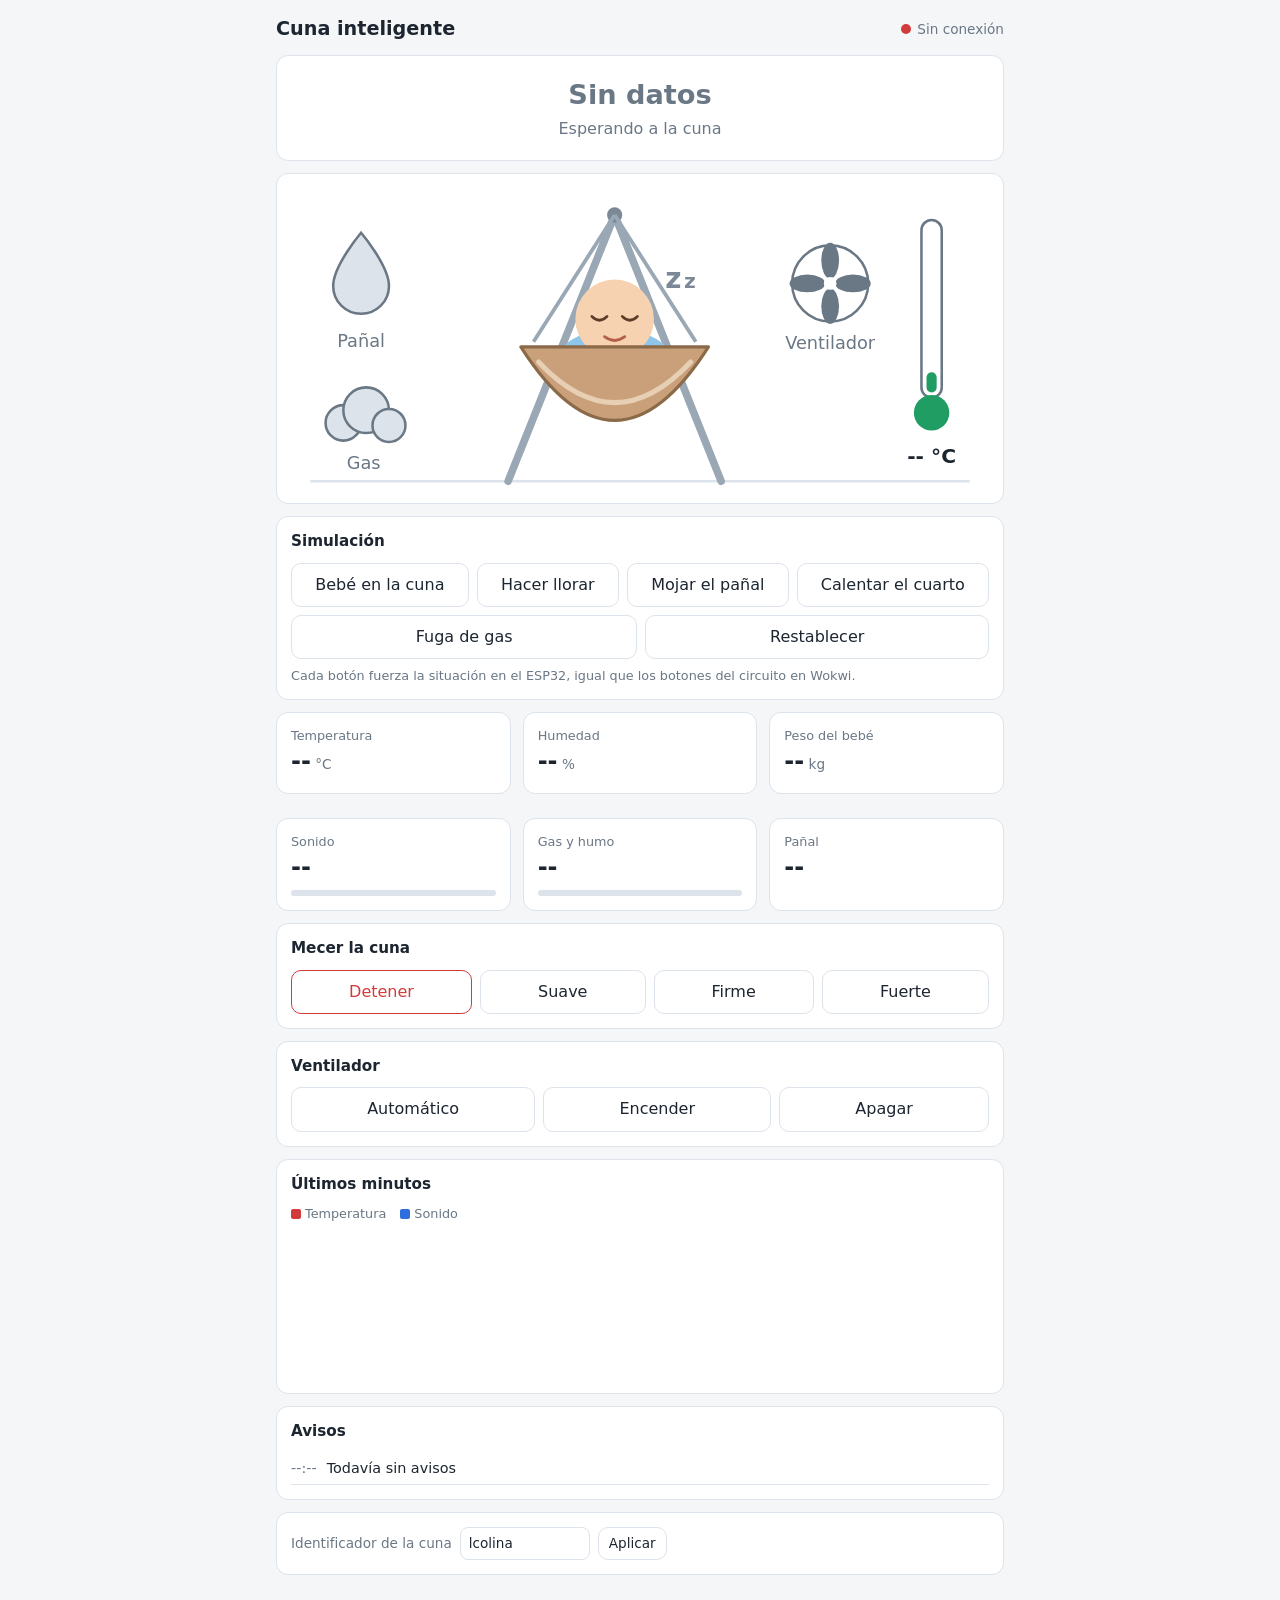
==== proyecto-cuna/panel/index.html @ 7de97ee2 "Proyecto final: cuna inteligente con ESP32 y MQTT - sketch.ino: programa completo del ESP32 - diagra" ====
<!doctype html>
<html lang="es">
<head>
<meta charset="utf-8">
<meta name="viewport" content="width=device-width, initial-scale=1">
<title>Cuna inteligente</title>
<style>
  :root {
    --bg: #f4f6f8;
    --card: #ffffff;
    --ink: #1c2530;
    --muted: #6a7785;
    --line: #dde3ea;
    --ok: #1f9d63;
    --warn: #d98a00;
    --bad: #d13b3b;
    --accent: #2f6fdd;
  }
  @media (prefers-color-scheme: dark) {
    :root:not([data-theme="light"]) {
      --bg: #121820; --card: #1b232d; --ink: #e8edf2; --muted: #93a1b0; --line: #2b3643;
      --ok: #34c987; --warn: #f0a92e; --bad: #f06565; --accent: #6b9bff;
    }
  }
  * { box-sizing: border-box; }
  body { margin: 0; background: var(--bg); color: var(--ink); font: 16px/1.4 system-ui, "Segoe UI", sans-serif; }
  main { max-width: 760px; margin: 0 auto; padding: 16px; }
  header { display: flex; justify-content: space-between; align-items: center; gap: 12px; margin-bottom: 12px; }
  h1 { font-size: 1.2rem; margin: 0; }
  .net { font-size: .85rem; color: var(--muted); display: flex; align-items: center; gap: 6px; }
  .dot { width: 10px; height: 10px; border-radius: 50%; background: var(--bad); }
  .dot.on { background: var(--ok); }
  .card { background: var(--card); border: 1px solid var(--line); border-radius: 12px; padding: 14px; margin-bottom: 12px; }
  .status { text-align: center; padding: 20px 14px; }
  .status .big { font-size: 1.7rem; font-weight: 700; }
  .status .sub { color: var(--muted); margin-top: 4px; }
  .status.ok .big { color: var(--ok); }
  .status.cry .big { color: var(--bad); }
  .status.empty .big { color: var(--muted); }
  .status.gas .big { color: var(--bad); }
  .grid { display: grid; grid-template-columns: repeat(2, 1fr); gap: 12px; }
  @media (min-width: 560px) { .grid { grid-template-columns: repeat(3, 1fr); } }
  .metric .label { color: var(--muted); font-size: .8rem; }
  .metric .value { font-size: 1.5rem; font-weight: 700; }
  .metric .value small { font-size: .85rem; font-weight: 400; color: var(--muted); }
  .metric.bad .value { color: var(--bad); }
  .bar { height: 6px; background: var(--line); border-radius: 3px; margin-top: 6px; overflow: hidden; }
  .bar i { display: block; height: 100%; background: var(--accent); width: 0; transition: width .4s; }
  h2 { font-size: .95rem; margin: 0 0 10px; }
  .row { display: flex; flex-wrap: wrap; gap: 8px; }
  button { font: inherit; border: 1px solid var(--line); background: var(--card); color: var(--ink); border-radius: 10px; padding: 10px 14px; cursor: pointer; flex: 1 1 auto; }
  button.active { background: var(--accent); color: #fff; border-color: var(--accent); }
  button.stop { border-color: var(--bad); color: var(--bad); }
  button.stop.active { background: var(--muted); border-color: var(--muted); color: #fff; }
  canvas { width: 100%; height: 150px; display: block; }
  #log { list-style: none; margin: 0; padding: 0; max-height: 220px; overflow: auto; font-size: .9rem; }
  #log li { padding: 6px 0; border-bottom: 1px solid var(--line); display: flex; gap: 10px; }
  #log time { color: var(--muted); flex: none; }
  .legend { display: flex; gap: 14px; font-size: .8rem; color: var(--muted); margin-bottom: 6px; }
  .legend b { display: inline-block; width: 10px; height: 10px; border-radius: 2px; margin-right: 4px; vertical-align: middle; }
  .cfg { display: flex; gap: 8px; align-items: center; font-size: .85rem; color: var(--muted); flex-wrap: wrap; }
  .cfg input { font: inherit; padding: 6px 8px; border: 1px solid var(--line); border-radius: 8px; background: var(--card); color: var(--ink); width: 130px; }
  .cfg button { flex: none; padding: 6px 10px; }
  .scene-card { padding: 8px 8px 4px; }
  #scene { width: 100%; height: auto; display: block; }
  #swing { transform-origin: 260px 26px; }
  #swing.r1 { --amp: 5deg; animation: sw 2.4s ease-in-out infinite alternate; }
  #swing.r2 { --amp: 10deg; animation: sw 1.7s ease-in-out infinite alternate; }
  #swing.r3 { --amp: 15deg; animation: sw 1.3s ease-in-out infinite alternate; }
  @keyframes sw { from { transform: rotate(calc(-1 * var(--amp))); } to { transform: rotate(var(--amp)); } }
  #fan.on { animation: spin .45s linear infinite; }
  @keyframes spin { to { transform: rotate(360deg); } }
  .tear { animation: tear 1.1s ease-in infinite; }
  .tear.t2 { animation-delay: .5s; }
  @keyframes tear { 0% { transform: translateY(0); opacity: 1; } 100% { transform: translateY(16px); opacity: 0; } }
  #baby { transition: opacity .4s; }
  #zzz { animation: zz 2.4s ease-in-out infinite; }
  @keyframes zz { 0%,100% { opacity: .2; transform: translateY(0); } 50% { opacity: 1; transform: translateY(-5px); } }
  .hint { color: var(--muted); font-size: .8rem; margin-top: 8px; }
  @media (prefers-reduced-motion: reduce) { #swing, #fan.on, .tear, #zzz { animation: none !important; } }
</style>
</head>
<body>
<main>
  <header>
    <h1>Cuna inteligente</h1>
    <div class="net"><span id="dot" class="dot"></span><span id="netText">Conectando</span></div>
  </header>

  <section id="status" class="card status empty">
    <div class="big" id="statusBig">Sin datos</div>
    <div class="sub" id="statusSub">Esperando a la cuna</div>
  </section>

  <section class="card scene-card">
    <svg id="scene" viewBox="0 0 560 250" role="img" aria-label="Cuna con un bebé, ventilador, termómetro y sensores">
      <line x1="20" y1="236" x2="540" y2="236" stroke="var(--line)" stroke-width="2"/>
      <path d="M176 236 L260 26 L344 236" fill="none" stroke="#9aa7b4" stroke-width="6" stroke-linecap="round" stroke-linejoin="round"/>
      <circle cx="260" cy="26" r="6" fill="#7b8896"/>

      <g id="swing">
        <line x1="260" y1="26" x2="196" y2="126" stroke="#9aa7b4" stroke-width="3"/>
        <line x1="260" y1="26" x2="324" y2="126" stroke="#9aa7b4" stroke-width="3"/>
        <g id="baby">
          <ellipse cx="260" cy="142" rx="46" ry="26" fill="#8ec5e8"/>
          <circle cx="260" cy="108" r="31" fill="#f6d2b0"/>
          <g id="faceCalm">
            <path d="M242 106 q6 6 12 0 M266 106 q6 6 12 0" fill="none" stroke="#5b3d2a" stroke-width="2.2" stroke-linecap="round"/>
            <path d="M252 122 q8 6 16 0" fill="none" stroke="#b3604a" stroke-width="2.2" stroke-linecap="round"/>
          </g>
          <g id="faceCry" style="display:none">
            <path d="M240 100 l12 5 l-12 5 M280 100 l-12 5 l12 5" fill="none" stroke="#5b3d2a" stroke-width="2.4" stroke-linecap="round" stroke-linejoin="round"/>
            <ellipse cx="260" cy="124" rx="9" ry="10" fill="#a73a2a"/>
            <path class="tear" d="M238 110 q-5 8 0 12 q5 -4 0 -12z" fill="#4aa3df"/>
            <path class="tear t2" d="M282 110 q-5 8 0 12 q5 -4 0 -12z" fill="#4aa3df"/>
          </g>
          <text id="zzz" x="300" y="84" font-size="22" font-weight="700" fill="#7b8896">z<tspan font-size="16" dx="2">z</tspan></text>
        </g>
        <path d="M186 130 Q260 246 334 130 Z" fill="#c9a07a" stroke="#8a6a48" stroke-width="2.5" stroke-linejoin="round"/>
        <path d="M200 142 Q260 206 320 142" fill="none" stroke="#e7cfb4" stroke-width="4" stroke-linecap="round"/>
      </g>

      <g id="icoWet">
        <path d="M60 40 C60 40 38 66 38 82 a22 22 0 0 0 44 0 C82 66 60 40 60 40z" fill="var(--line)" stroke="var(--muted)" stroke-width="2"/>
        <text x="60" y="130" text-anchor="middle" font-size="14" fill="var(--muted)">Pañal</text>
      </g>
      <g id="icoGas">
        <g fill="var(--line)" stroke="var(--muted)" stroke-width="2">
          <circle cx="46" cy="190" r="14"/><circle cx="64" cy="180" r="18"/><circle cx="82" cy="192" r="13"/>
        </g>
        <text x="62" y="226" text-anchor="middle" font-size="14" fill="var(--muted)">Gas</text>
      </g>

      <g id="fan" style="transform-origin:430px 80px">
        <circle cx="430" cy="80" r="30" fill="none" stroke="var(--muted)" stroke-width="2"/>
        <g fill="var(--muted)">
          <ellipse cx="430" cy="62" rx="7" ry="14"/>
          <ellipse cx="448" cy="80" rx="14" ry="7"/>
          <ellipse cx="430" cy="98" rx="7" ry="14"/>
          <ellipse cx="412" cy="80" rx="14" ry="7"/>
        </g>
        <circle cx="430" cy="80" r="5" fill="var(--card)"/>
      </g>
      <text id="fanTxt" x="430" y="132" text-anchor="middle" font-size="14" fill="var(--muted)">Ventilador</text>

      <rect x="502" y="30" width="16" height="140" rx="8" fill="var(--card)" stroke="var(--muted)" stroke-width="2"/>
      <rect id="mercury" x="506" y="150" width="8" height="16" rx="4" fill="#1f9d63"/>
      <circle cx="510" cy="182" r="14" fill="#1f9d63" id="bulb"/>
      <text id="tempTxt" x="510" y="222" text-anchor="middle" font-size="16" font-weight="700" fill="var(--ink)">-- °C</text>
    </svg>
  </section>

  <section class="card">
    <h2>Simulación</h2>
    <div class="row" id="simRow">
      <button data-cmd="sim:baby" id="sBaby">Bebé en la cuna</button>
      <button data-cmd="sim:cry" id="sCry">Hacer llorar</button>
      <button data-cmd="sim:wet" id="sWet">Mojar el pañal</button>
      <button data-cmd="sim:heat" id="sHeat">Calentar el cuarto</button>
      <button data-cmd="sim:gas" id="sGas">Fuga de gas</button>
      <button data-cmd="sim:off" id="sOff">Restablecer</button>
    </div>
    <div class="hint">Cada botón fuerza la situación en el ESP32, igual que los botones del circuito en Wokwi.</div>
  </section>

  <section class="grid">
    <div class="card metric" id="mTemp"><div class="label">Temperatura</div><div class="value"><span id="vTemp">--</span><small> °C</small></div></div>
    <div class="card metric" id="mHum"><div class="label">Humedad</div><div class="value"><span id="vHum">--</span><small> %</small></div></div>
    <div class="card metric"><div class="label">Peso del bebé</div><div class="value"><span id="vKg">--</span><small> kg</small></div></div>
    <div class="card metric" id="mSound"><div class="label">Sonido</div><div class="value"><span id="vSound">--</span></div><div class="bar"><i id="bSound"></i></div></div>
    <div class="card metric" id="mGas"><div class="label">Gas y humo</div><div class="value"><span id="vGas">--</span></div><div class="bar"><i id="bGas"></i></div></div>
    <div class="card metric" id="mWet"><div class="label">Pañal</div><div class="value"><span id="vWet">--</span></div></div>
  </section>

  <section class="card">
    <h2>Mecer la cuna</h2>
    <div class="row">
      <button id="r0" class="stop" data-cmd="rock:0">Detener</button>
      <button id="r1" data-cmd="rock:1">Suave</button>
      <button id="r2" data-cmd="rock:2">Firme</button>
      <button id="r3" data-cmd="rock:3">Fuerte</button>
    </div>
  </section>

  <section class="card">
    <h2>Ventilador</h2>
    <div class="row">
      <button id="fAuto" data-cmd="fan:auto">Automático</button>
      <button id="fOn" data-cmd="fan:on">Encender</button>
      <button id="fOff" data-cmd="fan:off">Apagar</button>
    </div>
  </section>

  <section class="card">
    <h2>Últimos minutos</h2>
    <div class="legend"><span><b style="background:#d13b3b"></b>Temperatura</span><span><b style="background:#2f6fdd"></b>Sonido</span></div>
    <canvas id="chart" width="700" height="150"></canvas>
  </section>

  <section class="card">
    <h2>Avisos</h2>
    <ul id="log"><li><time>--:--</time><span>Todavía sin avisos</span></li></ul>
  </section>

  <section class="card cfg">
    <span>Identificador de la cuna</span>
    <input id="cid" value="lcolina" autocomplete="off">
    <button id="apply">Aplicar</button>
  </section>
</main>

<script src="mqtt.min.js"></script>
<script>
(function () {
  var BROKER = "wss://broker.hivemq.com:8884/mqtt";
  var params = new URLSearchParams(location.search);
  var cid = params.get("id") || "lcolina";
  try { cid = params.get("id") || localStorage.getItem("cuna-id") || cid; } catch (e) {}
  var base = "";
  var client = null;
  var history = [];
  var lastSeen = 0;
  var $ = function (id) { return document.getElementById(id); };

  $("cid").value = cid;
  $("apply").onclick = function () {
    cid = $("cid").value.trim() || "lcolina";
    try { localStorage.setItem("cuna-id", cid); } catch (e) {}
    start();
  };

  function setNet(on, text) {
    $("dot").className = "dot" + (on ? " on" : "");
    $("netText").textContent = text;
  }

  function start() {
    if (client) { try { client.end(true); } catch (e) {} }
    base = "ucv6565/cuna/" + cid;
    history = [];
    setNet(false, "Conectando");
    client = mqtt.connect(BROKER, { reconnectPeriod: 3000, clientId: "panel-" + Math.random().toString(16).slice(2, 10) });
    client.on("connect", function () {
      setNet(true, "Broker conectado");
      client.subscribe(base + "/state");
      client.subscribe(base + "/event");
    });
    client.on("close", function () { setNet(false, "Sin conexión"); });
    client.on("message", function (topic, payload) {
      var text = payload.toString();
      if (topic === base + "/state") {
        try { onState(JSON.parse(text)); } catch (e) {}
      } else if (topic === base + "/event") {
        addLog(text);
      }
    });
  }

  function addLog(text) {
    var ul = $("log");
    if (ul.children.length === 1 && ul.firstChild.textContent.indexOf("Todavía") >= 0) ul.innerHTML = "";
    var d = new Date();
    var hh = ("0" + d.getHours()).slice(-2) + ":" + ("0" + d.getMinutes()).slice(-2) + ":" + ("0" + d.getSeconds()).slice(-2);
    var li = document.createElement("li");
    var t = document.createElement("time"); t.textContent = hh;
    var s = document.createElement("span"); s.textContent = text;
    li.appendChild(t); li.appendChild(s);
    ul.insertBefore(li, ul.firstChild);
    while (ul.children.length > 40) ul.removeChild(ul.lastChild);
  }

  function setActive(ids, on) { ids.forEach(function (i) { $(i).classList.toggle("active", i === on); }); }

  function onState(s) {
    lastSeen = Date.now();
    $("vTemp").textContent = s.t.toFixed(1);
    $("vHum").textContent = Math.round(s.h);
    $("vKg").textContent = s.kg.toFixed(1);
    $("vSound").textContent = Math.round(s.sound);
    $("bSound").style.width = Math.min(100, s.sound / 40.95) + "%";
    $("vGas").textContent = Math.round(s.gas);
    $("bGas").style.width = Math.min(100, s.gas / 40.95) + "%";
    $("vWet").textContent = s.wet > 2000 ? "Mojado" : "Seco";
    $("mTemp").classList.toggle("bad", s.t >= 28 || s.t <= 20);
    $("mHum").classList.toggle("bad", s.h < 40);
    $("mGas").classList.toggle("bad", s.gas >= 1800);
    $("mWet").classList.toggle("bad", s.wet > 2000);
    $("mSound").classList.toggle("bad", !!s.cry);

    var st = $("status");
    if (s.gas >= 1800) {
      st.className = "card status gas";
      $("statusBig").textContent = "Alerta de gas o humo";
      $("statusSub").textContent = "Revisar la habitación";
    } else if (s.cry) {
      st.className = "card status cry";
      $("statusBig").textContent = "El bebé está llorando";
      $("statusSub").textContent = s.rock > 0 ? "Mecido nivel " + s.rock : "Sin mecer";
    } else if (!s.baby) {
      st.className = "card status empty";
      $("statusBig").textContent = "Cuna vacía";
      $("statusSub").textContent = "No se detecta peso";
    } else {
      st.className = "card status ok";
      $("statusBig").textContent = "Bebé tranquilo";
      $("statusSub").textContent = s.rock > 0 ? "Mecido nivel " + s.rock : "Todo en orden";
    }
    setActive(["r0", "r1", "r2", "r3"], "r" + s.rock);
    setActive(["fAuto", "fOn", "fOff"], s.auto ? "fAuto" : (s.fan ? "fOn" : "fOff"));

    updateScene(s);

    history.push({ at: Date.now(), t: s.t, sound: s.sound });
    var cut = Date.now() - 5 * 60 * 1000;
    history = history.filter(function (p) { return p.at >= cut; });
    draw();
  }

  function updateScene(s) {
    var swing = $("swing");
    swing.setAttribute("class", s.rock > 0 ? "r" + s.rock : "");
    $("baby").style.opacity = s.baby ? 1 : 0;
    $("faceCalm").style.display = s.cry ? "none" : "";
    $("faceCry").style.display = s.cry ? "" : "none";
    $("zzz").style.display = (!s.cry && s.baby) ? "" : "none";
    $("fan").setAttribute("class", s.fan ? "on" : "");
    $("fanTxt").textContent = s.fan ? "Ventilador encendido" : "Ventilador";
    var wetOn = s.wet > 2000, gasOn = s.gas >= 1800;
    $("icoWet").querySelector("path").setAttribute("fill", wetOn ? "#4aa3df" : "var(--line)");
    $("icoGas").querySelectorAll("circle").forEach(function (c) { c.setAttribute("fill", gasOn ? "#d13b3b" : "var(--line)"); });
    var t = Math.max(15, Math.min(35, s.t));
    var hgt = 8 + (t - 15) / 20 * 118;
    var m = $("mercury");
    m.setAttribute("y", 166 - hgt + 8 - 8);
    m.setAttribute("height", hgt);
    var col = s.t >= 28 || s.t <= 20 ? "#d13b3b" : (s.t >= 26 ? "#d98a00" : "#1f9d63");
    m.setAttribute("fill", col);
    $("bulb").setAttribute("fill", col);
    $("tempTxt").textContent = s.t.toFixed(1) + " °C";
    $("sBaby").classList.toggle("active", !!s.sb);
    $("sCry").classList.toggle("active", !!s.sc);
    $("sWet").classList.toggle("active", !!s.sw);
    $("sHeat").classList.toggle("active", !!s.sh);
    $("sGas").classList.toggle("active", !!s.sg);
  }

  function draw() {
    var c = $("chart"), g = c.getContext("2d"), w = c.width, h = c.height;
    var css = getComputedStyle(document.documentElement);
    g.clearRect(0, 0, w, h);
    g.strokeStyle = css.getPropertyValue("--line"); g.lineWidth = 1;
    for (var i = 1; i < 4; i++) { g.beginPath(); g.moveTo(0, h * i / 4); g.lineTo(w, h * i / 4); g.stroke(); }
    if (history.length < 2) return;
    var t1 = Date.now(), t0 = t1 - 5 * 60 * 1000;
    function line(key, lo, hi, color) {
      g.strokeStyle = color; g.lineWidth = 2; g.beginPath();
      history.forEach(function (p, k) {
        var x = (p.at - t0) / (t1 - t0) * w;
        var y = h - (p[key] - lo) / (hi - lo) * (h - 8) - 4;
        if (k === 0) g.moveTo(x, y); else g.lineTo(x, y);
      });
      g.stroke();
    }
    line("t", 15, 35, "#d13b3b");
    line("sound", 0, 4095, "#2f6fdd");
  }

  setInterval(function () {
    if (lastSeen && Date.now() - lastSeen > 40000) {
      setNet(client && client.connected, "Cuna sin señal");
    } else if (lastSeen && client && client.connected) {
      setNet(true, "Cuna en línea");
    }
  }, 2000);

  document.querySelectorAll("button[data-cmd]").forEach(function (b) {
    b.onclick = function () { if (client && client.connected) client.publish(base + "/cmd", b.getAttribute("data-cmd")); };
  });

  start();
})();
</script>
</body>
</html>
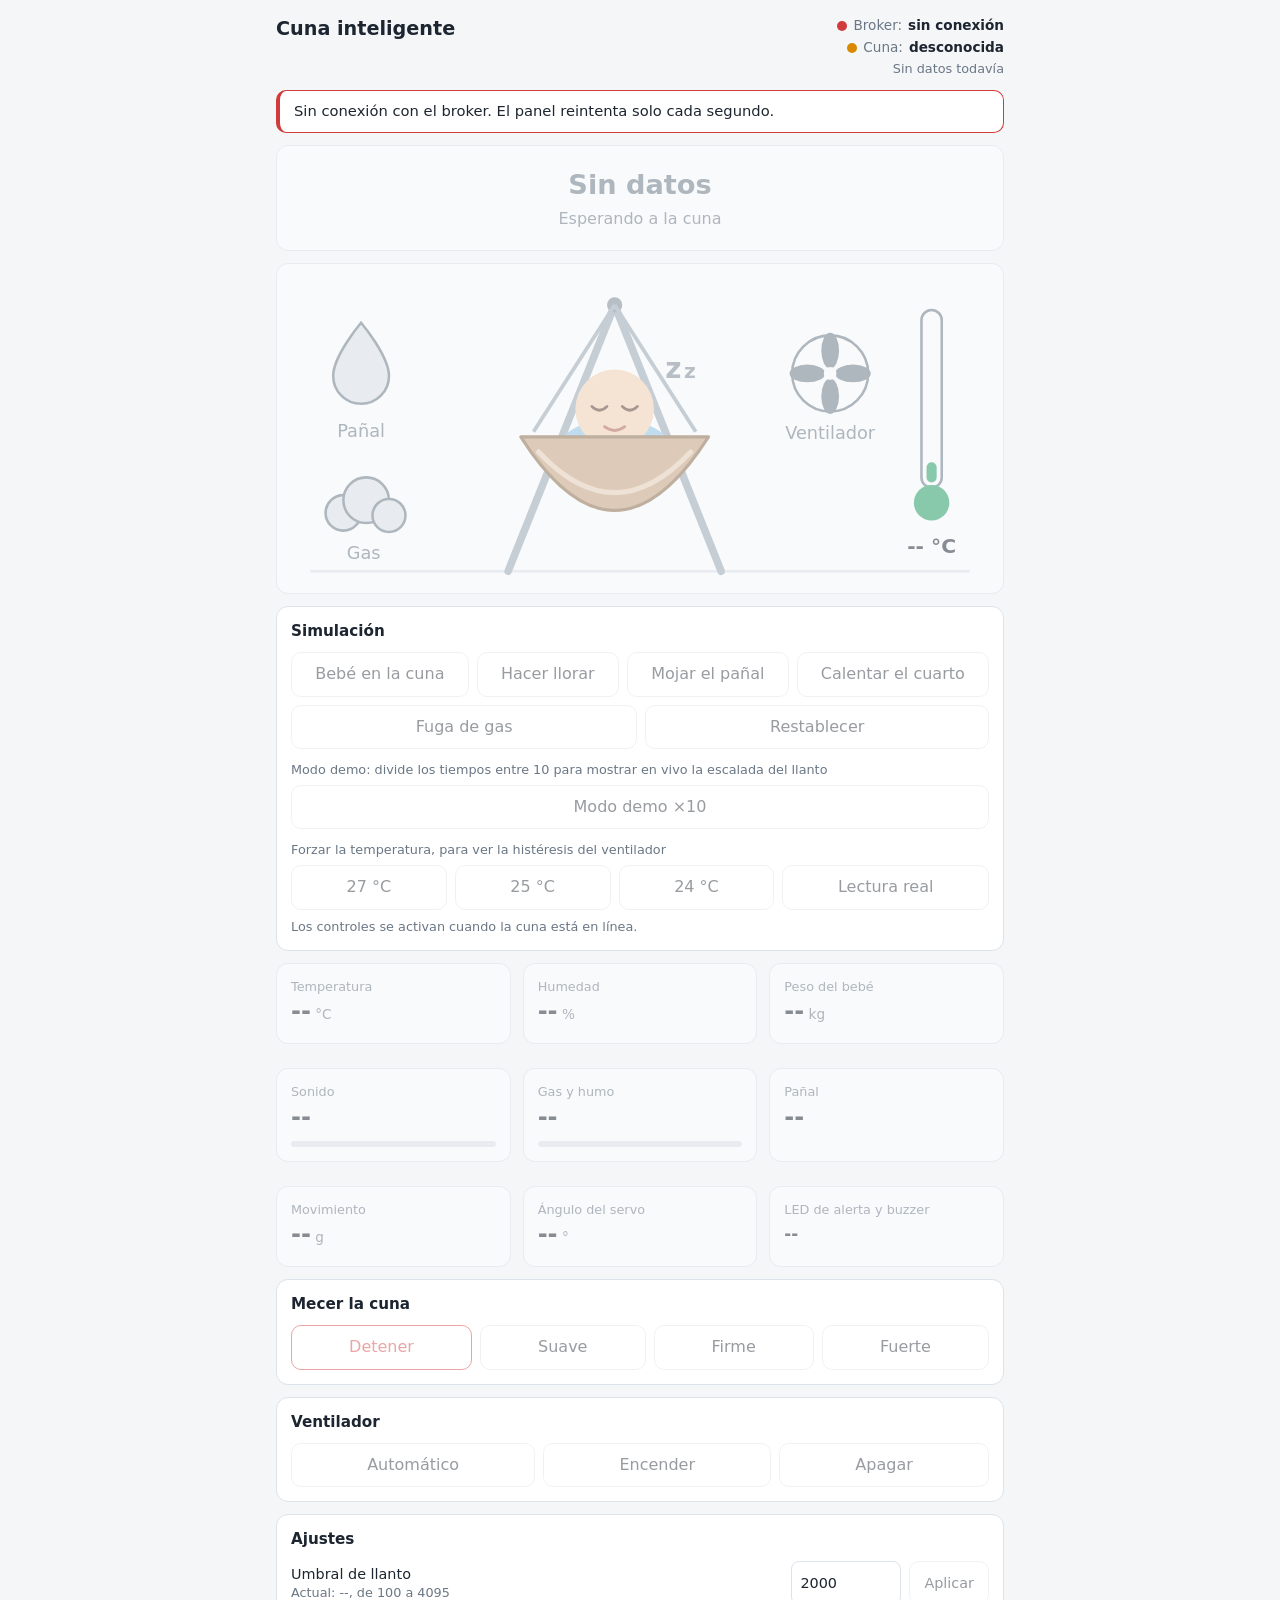
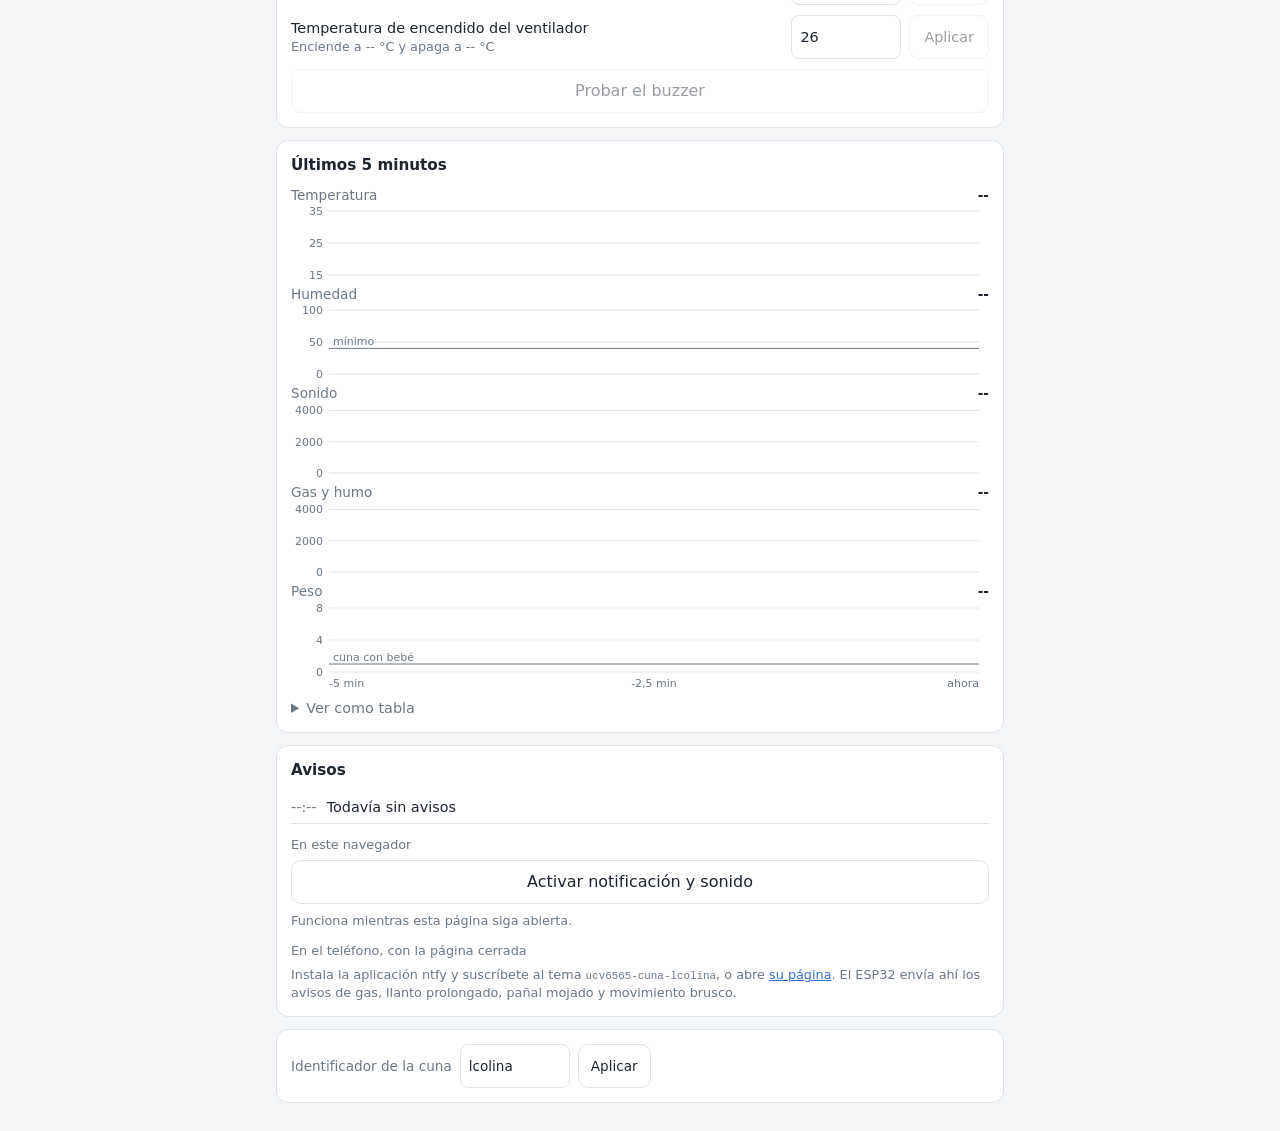
==== commit d122fe50: "Panel: presencia real de la cuna, ordenes confirmadas y graficas por medida Separa broker y cuna, no" ====
--- a/proyecto-cuna/panel/index.html
+++ b/proyecto-cuna/panel/index.html
@@ -19,17 +19,24 @@
   @media (prefers-color-scheme: dark) {
     :root:not([data-theme="light"]) {
       --bg: #121820; --card: #1b232d; --ink: #e8edf2; --muted: #93a1b0; --line: #2b3643;
-      --ok: #34c987; --warn: #f0a92e; --bad: #f06565; --accent: #6b9bff;
+      --ok: #34c987; --warn: #f0a92e; --bad: #f06565; --accent: #5b8df5;
     }
   }
   * { box-sizing: border-box; }
   body { margin: 0; background: var(--bg); color: var(--ink); font: 16px/1.4 system-ui, "Segoe UI", sans-serif; }
   main { max-width: 760px; margin: 0 auto; padding: 16px; }
-  header { display: flex; justify-content: space-between; align-items: center; gap: 12px; margin-bottom: 12px; }
+  header { display: flex; justify-content: space-between; align-items: flex-start; gap: 12px; margin-bottom: 12px; flex-wrap: wrap; }
   h1 { font-size: 1.2rem; margin: 0; }
+  .nets { display: flex; flex-direction: column; gap: 3px; align-items: flex-end; margin-left: auto; }
   .net { font-size: .85rem; color: var(--muted); display: flex; align-items: center; gap: 6px; }
-  .dot { width: 10px; height: 10px; border-radius: 50%; background: var(--bad); }
+  .net b { color: var(--ink); font-weight: 600; }
+  .dot { width: 10px; height: 10px; border-radius: 50%; background: var(--bad); flex: none; }
   .dot.on { background: var(--ok); }
+  .dot.wait { background: var(--warn); }
+  .fresh { font-size: .8rem; color: var(--muted); }
+  .banner { display: none; border: 1px solid var(--warn); border-left-width: 4px; background: var(--card); border-radius: 10px; padding: 10px 14px; margin-bottom: 12px; font-size: .92rem; }
+  .banner.show { display: block; }
+  .banner.bad { border-color: var(--bad); }
   .card { background: var(--card); border: 1px solid var(--line); border-radius: 12px; padding: 14px; margin-bottom: 12px; }
   .status { text-align: center; padding: 20px 14px; }
   .status .big { font-size: 1.7rem; font-weight: 700; }
@@ -44,23 +51,35 @@
   .metric .value { font-size: 1.5rem; font-weight: 700; }
   .metric .value small { font-size: .85rem; font-weight: 400; color: var(--muted); }
   .metric.bad .value { color: var(--bad); }
+  .metric.on .value { color: var(--ok); }
   .bar { height: 6px; background: var(--line); border-radius: 3px; margin-top: 6px; overflow: hidden; }
   .bar i { display: block; height: 100%; background: var(--accent); width: 0; transition: width .4s; }
+  body.stale .live-data { opacity: .5; }
   h2 { font-size: .95rem; margin: 0 0 10px; }
   .row { display: flex; flex-wrap: wrap; gap: 8px; }
-  button { font: inherit; border: 1px solid var(--line); background: var(--card); color: var(--ink); border-radius: 10px; padding: 10px 14px; cursor: pointer; flex: 1 1 auto; }
+  button { font: inherit; border: 1px solid var(--line); background: var(--card); color: var(--ink); border-radius: 10px; padding: 10px 14px; cursor: pointer; flex: 1 1 auto; min-height: 44px; }
+  button:disabled { opacity: .45; cursor: not-allowed; }
   button.active { background: var(--accent); color: #fff; border-color: var(--accent); }
   button.stop { border-color: var(--bad); color: var(--bad); }
   button.stop.active { background: var(--muted); border-color: var(--muted); color: #fff; }
-  canvas { width: 100%; height: 150px; display: block; }
-  #log { list-style: none; margin: 0; padding: 0; max-height: 220px; overflow: auto; font-size: .9rem; }
+  button.pending { outline: 2px solid var(--warn); outline-offset: 1px; animation: wait 1s ease-in-out infinite; }
+  button.confirmed { outline: 2px solid var(--ok); outline-offset: 1px; }
+  button.failed { outline: 2px solid var(--bad); outline-offset: 1px; }
+  @keyframes wait { 50% { opacity: .6; } }
+  .hint { color: var(--muted); font-size: .8rem; margin-top: 8px; }
+  .group-label { color: var(--muted); font-size: .8rem; margin: 12px 0 6px; }
+  .setting { display: flex; flex-wrap: wrap; gap: 8px; align-items: center; margin-bottom: 10px; font-size: .9rem; }
+  .setting label { flex: 1 1 180px; }
+  .setting small { display: block; color: var(--muted); font-size: .8rem; }
+  input[type="number"], .cfg input { font: inherit; padding: 8px; border: 1px solid var(--line); border-radius: 8px; background: var(--card); color: var(--ink); width: 110px; min-height: 44px; }
+  .setting button { flex: none; }
+  #log { list-style: none; margin: 0; padding: 0; max-height: 240px; overflow: auto; font-size: .9rem; }
   #log li { padding: 6px 0; border-bottom: 1px solid var(--line); display: flex; gap: 10px; }
-  #log time { color: var(--muted); flex: none; }
-  .legend { display: flex; gap: 14px; font-size: .8rem; color: var(--muted); margin-bottom: 6px; }
-  .legend b { display: inline-block; width: 10px; height: 10px; border-radius: 2px; margin-right: 4px; vertical-align: middle; }
+  #log li.crit span { font-weight: 600; }
+  #log li.crit span::before { content: "! "; color: var(--bad); font-weight: 700; }
+  #log time { color: var(--muted); flex: none; font-variant-numeric: tabular-nums; }
   .cfg { display: flex; gap: 8px; align-items: center; font-size: .85rem; color: var(--muted); flex-wrap: wrap; }
-  .cfg input { font: inherit; padding: 6px 8px; border: 1px solid var(--line); border-radius: 8px; background: var(--card); color: var(--ink); width: 130px; }
-  .cfg button { flex: none; padding: 6px 10px; }
+  .cfg button { flex: none; padding: 6px 12px; }
   .scene-card { padding: 8px 8px 4px; }
   #scene { width: 100%; height: auto; display: block; }
   #swing { transform-origin: 260px 26px; }
@@ -76,23 +95,58 @@
   #baby { transition: opacity .4s; }
   #zzz { animation: zz 2.4s ease-in-out infinite; }
   @keyframes zz { 0%,100% { opacity: .2; transform: translateY(0); } 50% { opacity: 1; transform: translateY(-5px); } }
-  .hint { color: var(--muted); font-size: .8rem; margin-top: 8px; }
-  @media (prefers-reduced-motion: reduce) { #swing, #fan.on, .tear, #zzz { animation: none !important; } }
+  @media (prefers-reduced-motion: reduce) { #swing, #fan.on, .tear, #zzz, button.pending { animation: none !important; } }
+  /* Graficas: una por medida, nunca dos escalas en el mismo plano */
+  .chart { position: relative; margin-bottom: 4px; }
+  .chart-head { display: flex; justify-content: space-between; align-items: baseline; font-size: .85rem; }
+  .chart-head span { color: var(--muted); }
+  .chart-head b { font-weight: 600; }
+  .chart svg { display: block; width: 100%; touch-action: pan-y; }
+  .chart svg:focus { outline: 2px solid var(--accent); outline-offset: 2px; border-radius: 4px; }
+  .chart .tick { fill: var(--muted); font-size: 11px; font-variant-numeric: tabular-nums; }
+  .chart .gridline { stroke: var(--line); stroke-width: 1; }
+  .chart .ref { stroke: var(--muted); stroke-width: 1; }
+  .chart .series { fill: none; stroke: var(--accent); stroke-width: 2; stroke-linejoin: round; stroke-linecap: round; }
+  .chart .end { fill: var(--accent); stroke: var(--card); stroke-width: 2; }
+  .chart .cross { stroke: var(--muted); stroke-width: 1; }
+  #tooltip { position: absolute; display: none; z-index: 5; background: var(--card); border: 1px solid var(--line); border-radius: 8px; padding: 8px 10px; font-size: .8rem; box-shadow: 0 4px 16px rgba(0,0,0,.18); pointer-events: none; min-width: 130px; }
+  #tooltip .when { color: var(--muted); margin-bottom: 4px; }
+  #tooltip .r { display: flex; justify-content: space-between; gap: 14px; }
+  #tooltip .r b { font-variant-numeric: tabular-nums; }
+  #tooltip .r span { color: var(--muted); }
+  #charts { position: relative; }
+  details { margin-top: 8px; font-size: .9rem; }
+  summary { cursor: pointer; color: var(--muted); }
+  .table-wrap { max-height: 220px; overflow: auto; margin-top: 6px; }
+  table { border-collapse: collapse; width: 100%; font-size: .85rem; font-variant-numeric: tabular-nums; }
+  th, td { text-align: right; padding: 4px 6px; border-bottom: 1px solid var(--line); }
+  th { color: var(--muted); font-weight: 500; position: sticky; top: 0; background: var(--card); }
+  th:first-child, td:first-child { text-align: left; }
+  #toast { position: fixed; left: 50%; bottom: 16px; transform: translateX(-50%); background: var(--ink); color: var(--bg); padding: 10px 16px; border-radius: 10px; font-size: .9rem; max-width: calc(100% - 32px); display: none; z-index: 10; }
+  #toast.show { display: block; }
+  a { color: var(--accent); }
+  code { font-size: .85em; overflow-wrap: anywhere; }
 </style>
 </head>
-<body>
+<body class="stale">
 <main>
   <header>
     <h1>Cuna inteligente</h1>
-    <div class="net"><span id="dot" class="dot"></span><span id="netText">Conectando</span></div>
+    <div class="nets">
+      <div class="net"><span id="dotBroker" class="dot"></span>Broker: <b id="txtBroker">conectando</b></div>
+      <div class="net"><span id="dotCuna" class="dot"></span>Cuna: <b id="txtCuna">esperando</b></div>
+      <div class="fresh"><span id="txtFresh">Sin datos todavía</span><span id="txtSpeed"></span></div>
+    </div>
   </header>
 
-  <section id="status" class="card status empty">
+  <div id="banner" class="banner" role="status"></div>
+
+  <section id="status" class="card status empty live-data" aria-live="polite">
     <div class="big" id="statusBig">Sin datos</div>
     <div class="sub" id="statusSub">Esperando a la cuna</div>
   </section>
 
-  <section class="card scene-card">
+  <section class="card scene-card live-data">
     <svg id="scene" viewBox="0 0 560 250" role="img" aria-label="Cuna con un bebé, ventilador, termómetro y sensores">
       <line x1="20" y1="236" x2="540" y2="236" stroke="var(--line)" stroke-width="2"/>
       <path d="M176 236 L260 26 L344 236" fill="none" stroke="#9aa7b4" stroke-width="6" stroke-linecap="round" stroke-linejoin="round"/>
@@ -152,74 +206,142 @@
 
   <section class="card">
     <h2>Simulación</h2>
-    <div class="row" id="simRow">
-      <button data-cmd="sim:baby" id="sBaby">Bebé en la cuna</button>
-      <button data-cmd="sim:cry" id="sCry">Hacer llorar</button>
-      <button data-cmd="sim:wet" id="sWet">Mojar el pañal</button>
-      <button data-cmd="sim:heat" id="sHeat">Calentar el cuarto</button>
-      <button data-cmd="sim:gas" id="sGas">Fuga de gas</button>
-      <button data-cmd="sim:off" id="sOff">Restablecer</button>
+    <div class="row">
+      <button data-sim="baby" id="sBaby">Bebé en la cuna</button>
+      <button data-sim="cry" id="sCry">Hacer llorar</button>
+      <button data-sim="wet" id="sWet">Mojar el pañal</button>
+      <button data-sim="heat" id="sHeat">Calentar el cuarto</button>
+      <button data-sim="gas" id="sGas">Fuga de gas</button>
+      <button data-cmd="sim:off" data-group="simoff" id="sOff">Restablecer</button>
     </div>
-    <div class="hint">Cada botón fuerza la situación en el ESP32, igual que los botones del circuito en Wokwi.</div>
+    <div class="group-label">Modo demo: divide los tiempos entre 10 para mostrar en vivo la escalada del llanto</div>
+    <div class="row">
+      <button id="dDemo">Modo demo ×10</button>
+    </div>
+    <div class="group-label">Forzar la temperatura, para ver la histéresis del ventilador</div>
+    <div class="row">
+      <button data-cmd="sim:temp:27" data-group="simtemp" class="tempBtn" data-temp="27">27 °C</button>
+      <button data-cmd="sim:temp:25" data-group="simtemp" class="tempBtn" data-temp="25">25 °C</button>
+      <button data-cmd="sim:temp:24" data-group="simtemp" class="tempBtn" data-temp="24">24 °C</button>
+      <button data-cmd="sim:temp:off" data-group="simtemp" id="tReal">Lectura real</button>
+    </div>
+    <div class="hint" id="ctlHint">Cada botón fuerza la situación en el ESP32, igual que los botones del circuito en Wokwi.</div>
   </section>
 
-  <section class="grid">
+  <section class="grid live-data">
     <div class="card metric" id="mTemp"><div class="label">Temperatura</div><div class="value"><span id="vTemp">--</span><small> °C</small></div></div>
     <div class="card metric" id="mHum"><div class="label">Humedad</div><div class="value"><span id="vHum">--</span><small> %</small></div></div>
     <div class="card metric"><div class="label">Peso del bebé</div><div class="value"><span id="vKg">--</span><small> kg</small></div></div>
     <div class="card metric" id="mSound"><div class="label">Sonido</div><div class="value"><span id="vSound">--</span></div><div class="bar"><i id="bSound"></i></div></div>
     <div class="card metric" id="mGas"><div class="label">Gas y humo</div><div class="value"><span id="vGas">--</span></div><div class="bar"><i id="bGas"></i></div></div>
     <div class="card metric" id="mWet"><div class="label">Pañal</div><div class="value"><span id="vWet">--</span></div></div>
+    <div class="card metric" id="mMove"><div class="label">Movimiento</div><div class="value"><span id="vMove">--</span><small> g</small></div></div>
+    <div class="card metric"><div class="label">Ángulo del servo</div><div class="value"><span id="vAng">--</span><small> °</small></div></div>
+    <div class="card metric"><div class="label">LED de alerta y buzzer</div><div class="value" style="font-size:1.05rem;line-height:2rem"><span id="vLed">--</span></div></div>
   </section>
 
   <section class="card">
     <h2>Mecer la cuna</h2>
     <div class="row">
-      <button id="r0" class="stop" data-cmd="rock:0">Detener</button>
-      <button id="r1" data-cmd="rock:1">Suave</button>
-      <button id="r2" data-cmd="rock:2">Firme</button>
-      <button id="r3" data-cmd="rock:3">Fuerte</button>
+      <button id="r0" class="stop" data-cmd="rock:0" data-group="rock">Detener</button>
+      <button id="r1" data-cmd="rock:1" data-group="rock">Suave</button>
+      <button id="r2" data-cmd="rock:2" data-group="rock">Firme</button>
+      <button id="r3" data-cmd="rock:3" data-group="rock">Fuerte</button>
     </div>
   </section>
 
   <section class="card">
     <h2>Ventilador</h2>
     <div class="row">
-      <button id="fAuto" data-cmd="fan:auto">Automático</button>
-      <button id="fOn" data-cmd="fan:on">Encender</button>
-      <button id="fOff" data-cmd="fan:off">Apagar</button>
+      <button id="fAuto" data-cmd="fan:auto" data-group="fan">Automático</button>
+      <button id="fOn" data-cmd="fan:on" data-group="fan">Encender</button>
+      <button id="fOff" data-cmd="fan:off" data-group="fan">Apagar</button>
     </div>
   </section>
 
   <section class="card">
-    <h2>Últimos minutos</h2>
-    <div class="legend"><span><b style="background:#d13b3b"></b>Temperatura</span><span><b style="background:#2f6fdd"></b>Sonido</span></div>
-    <canvas id="chart" width="700" height="150"></canvas>
+    <h2>Ajustes</h2>
+    <div class="setting">
+      <label for="iCry">Umbral de llanto<small>Actual: <span id="vCt">--</span>, de 100 a 4095</small></label>
+      <input type="number" id="iCry" min="100" max="4095" step="50" value="2000">
+      <button id="aCry" data-group="cry">Aplicar</button>
+    </div>
+    <div class="setting">
+      <label for="iFan">Temperatura de encendido del ventilador<small>Enciende a <span id="vFo">--</span> °C y apaga a <span id="vFf">--</span> °C</small></label>
+      <input type="number" id="iFan" min="10" max="40" step="0.5" value="26">
+      <button id="aFan" data-group="tempset">Aplicar</button>
+    </div>
+    <div class="row">
+      <button id="bBeep" data-group="beep">Probar el buzzer</button>
+    </div>
+  </section>
+
+  <section class="card">
+    <h2>Últimos 5 minutos</h2>
+    <div id="charts"><div id="tooltip"></div></div>
+    <details>
+      <summary>Ver como tabla</summary>
+      <div class="table-wrap">
+        <table>
+          <thead><tr><th>Hora</th><th>°C</th><th>%</th><th>Sonido</th><th>Gas</th><th>kg</th></tr></thead>
+          <tbody id="histTable"></tbody>
+        </table>
+      </div>
+    </details>
   </section>
 
   <section class="card">
     <h2>Avisos</h2>
     <ul id="log"><li><time>--:--</time><span>Todavía sin avisos</span></li></ul>
+    <div class="group-label">En este navegador</div>
+    <div class="row">
+      <button id="bNotify">Activar notificación y sonido</button>
+    </div>
+    <div class="hint" id="notifyHint">Funciona mientras esta página siga abierta.</div>
+    <div class="group-label">En el teléfono, con la página cerrada</div>
+    <div class="hint" style="margin-top:0">Instala la aplicación ntfy y suscríbete al tema <code id="ntfyTopic"></code>, o abre <a id="ntfyLink" target="_blank" rel="noopener">su página</a>. El ESP32 envía ahí los avisos de gas, llanto prolongado, pañal mojado y movimiento brusco.</div>
   </section>
 
   <section class="card cfg">
-    <span>Identificador de la cuna</span>
+    <label for="cid">Identificador de la cuna</label>
     <input id="cid" value="lcolina" autocomplete="off">
     <button id="apply">Aplicar</button>
   </section>
 </main>
+<div id="toast" role="status" aria-live="polite"></div>
 
 <script src="mqtt.min.js"></script>
 <script>
 (function () {
   var BROKER = "wss://broker.hivemq.com:8884/mqtt";
+  var LIVE_TIMEOUT_MS = 15000;   // sin estado por este tiempo la cuna queda sin señal
+  var RETRY_MS = 5000;           // cada cuanto se repite una orden que no se ha confirmado
+  var MAX_TRIES = 3;
+  var WINDOW_MS = 5 * 60 * 1000; // ventana de las graficas
+  var SIM_FIELD = { baby: "sb", cry: "sc", wet: "sw", heat: "sh", gas: "sg" };
+  var SIM_BUTTON = { baby: "sBaby", cry: "sCry", wet: "sWet", heat: "sHeat", gas: "sGas" };
+  var CRITICAL = /^(Gas o humo detectado|Llanto prolongado|Panal mojado|Movimiento brusco)/;
+
   var params = new URLSearchParams(location.search);
   var cid = params.get("id") || "lcolina";
   try { cid = params.get("id") || localStorage.getItem("cuna-id") || cid; } catch (e) {}
   var base = "";
   var client = null;
+  var generation = 0;        // los eventos de un cliente viejo se ignoran
+  var brokerUp = false;
+  var brokerLost = false;    // false mientras dura el primer intento de conexion
+  var lastState = null;      // ultimo estado recibido, en vivo o retenido
+  var lastLive = 0;          // hora del ultimo estado en vivo. Un retenido no cuenta
+  var statusText = null;     // ultimo valor de .../status
+  var statusAt = 0;
+  var gaps = [];             // tiempos entre estados, para adaptar el limite de "sin señal"
+  var speedSamples = [];     // pares (hora real, up) para estimar la velocidad de simulacion
   var history = [];
-  var lastSeen = 0;
+  var logItems = [];
+  var pending = {};          // ordenes sin confirmar, una por grupo de controles
+  var notifyOn = false;
+  var audio = null;
+  var saveTimer = null;
   var $ = function (id) { return document.getElementById(id); };
 
   $("cid").value = cid;
@@ -229,154 +351,710 @@
     start();
   };
 
-  function setNet(on, text) {
-    $("dot").className = "dot" + (on ? " on" : "");
-    $("netText").textContent = text;
-  }
+  /* ---------- Conexion ---------- */
 
   function start() {
+    generation++;
+    var mine = generation;
     if (client) { try { client.end(true); } catch (e) {} }
     base = "ucv6565/cuna/" + cid;
-    history = [];
-    setNet(false, "Conectando");
-    client = mqtt.connect(BROKER, { reconnectPeriod: 3000, clientId: "panel-" + Math.random().toString(16).slice(2, 10) });
+    brokerUp = false;
+    brokerLost = false;
+    lastState = null;
+    lastLive = 0;
+    statusText = null;
+    statusAt = 0;
+    gaps = [];
+    speedSamples = [];
+    Object.keys(pending).forEach(function (g) { clearPending(g); });
+    loadStored();
+    renderLog();
+    drawCharts();
+    showNtfy();
+    resetView();
+    client = mqtt.connect(BROKER, {
+      reconnectPeriod: 1000,
+      connectTimeout: 8000,
+      keepalive: 30,
+      clientId: "panel-" + Math.random().toString(16).slice(2, 10)
+    });
     client.on("connect", function () {
-      setNet(true, "Broker conectado");
+      if (mine !== generation) return;
+      brokerUp = true;
       client.subscribe(base + "/state");
       client.subscribe(base + "/event");
-    });
-    client.on("close", function () { setNet(false, "Sin conexión"); });
-    client.on("message", function (topic, payload) {
+      client.subscribe(base + "/status", { qos: 1 });
+      refreshPresence();
+    });
+    client.on("close", function () {
+      if (mine !== generation) return;
+      brokerUp = false;
+      brokerLost = true;
+      refreshPresence();
+    });
+    client.on("message", function (topic, payload, packet) {
+      if (mine !== generation) return;
       var text = payload.toString();
       if (topic === base + "/state") {
-        try { onState(JSON.parse(text)); } catch (e) {}
+        if (!text) return;
+        var s;
+        try { s = JSON.parse(text); } catch (e) { return; }
+        onState(s, !packet.retain);
       } else if (topic === base + "/event") {
         addLog(text);
+        confirmByEvent(text);
+      } else if (topic === base + "/status") {
+        statusText = text;
+        statusAt = Date.now();
+        refreshPresence();
       }
     });
   }
 
+  function reconnectNow() {
+    if (client && !client.connected && !client.reconnecting) client.reconnect();
+  }
+  document.addEventListener("visibilitychange", function () {
+    if (!document.hidden) reconnectNow();
+    else saveStored();
+  });
+  window.addEventListener("online", reconnectNow);
+  window.addEventListener("pagehide", saveStored);
+
+  /* ---------- Presencia de la cuna ---------- */
+
+  function liveLimit() {
+    if (!gaps.length) return LIVE_TIMEOUT_MS;
+    var sum = gaps.reduce(function (a, b) { return a + b; }, 0);
+    return Math.max(LIVE_TIMEOUT_MS, 4 * sum / gaps.length);
+  }
+
+  // en linea, apagada, sin senal o esperando. Un offline del broker solo gana
+  // si llego despues del ultimo estado en vivo
+  function presence() {
+    var now = Date.now();
+    if (statusText === "offline" && statusAt >= lastLive) return "off";
+    if (lastLive && now - lastLive <= liveLimit()) return "on";
+    if (lastLive) return "lost";
+    return "wait";
+  }
+
+  function plural(n, one, many) { return n + " " + (n === 1 ? one : many); }
+
+  function elapsedText(ms) {
+    var s = Math.max(0, Math.round(ms / 1000));
+    if (s < 90) return plural(s, "segundo", "segundos");
+    return plural(Math.round(s / 60), "minuto", "minutos");
+  }
+
+  function refreshPresence() {
+    var p = presence();
+    $("dotBroker").className = "dot" + (brokerUp ? " on" : "");
+    $("txtBroker").textContent = brokerUp ? "conectado" : (brokerLost ? "sin conexión" : "conectando");
+
+    var names = { on: "en línea", off: "apagada", lost: "sin señal", wait: "esperando" };
+    $("dotCuna").className = "dot" + (p === "on" ? " on" : (p === "wait" ? " wait" : ""));
+    $("txtCuna").textContent = brokerUp || p === "on" ? names[p] : (brokerLost ? "desconocida" : "esperando");
+
+    if (lastLive) $("txtFresh").textContent = "Actualizado hace " + elapsedText(Date.now() - lastLive);
+    else if (lastState) $("txtFresh").textContent = "Último dato conocido, sin fecha";
+    else $("txtFresh").textContent = "Sin datos todavía";
+
+    var speed = simSpeed();
+    $("txtSpeed").textContent = (p === "on" && speed !== null) ? " · Simulación al " + speed + " %" : "";
+
+    var live = p === "on" && brokerUp;
+    document.body.classList.toggle("stale", !live);
+    setControls(live);
+    refreshBanner(p);
+  }
+
+  function refreshBanner(p) {
+    var b = $("banner"), msg = "", bad = false;
+    if (!brokerUp && !brokerLost) {
+      msg = "Conectando con el broker.";
+    } else if (!brokerUp) {
+      msg = "Sin conexión con el broker. El panel reintenta solo cada segundo.";
+      bad = true;
+    } else if (p === "off") {
+      msg = "La cuna está apagada. Pulsa ▶ en Wokwi para iniciar la simulación." +
+            (lastState ? " Lo que ves abajo es el último dato conocido." : "");
+      bad = true;
+    } else if (p === "lost") {
+      msg = "La cuna dejó de enviar datos hace " + elapsedText(Date.now() - lastLive) + ". Lo que ves abajo es el último dato conocido.";
+      bad = true;
+    } else if (p === "wait" && lastState) {
+      msg = "Último dato conocido, guardado en el broker. Todavía no llega ningún dato en vivo de la cuna.";
+    } else if (p === "wait") {
+      msg = "Esperando a la cuna. Pulsa ▶ en Wokwi; el primer dato tarda alrededor de un minuto.";
+    } else if (lastState && lastState.demo === undefined) {
+      msg = "La cuna corre un programa antiguo. Pega el sketch.ino nuevo en Wokwi para usar todos los controles.";
+    }
+    b.textContent = msg;
+    b.className = "banner" + (msg ? " show" : "") + (bad ? " bad" : "");
+  }
+
+  function setControls(on) {
+    var all = document.querySelectorAll("button[data-cmd], button[data-sim], #dDemo, #aCry, #aFan, #bBeep");
+    Array.prototype.forEach.call(all, function (b) { b.disabled = !on; });
+    $("ctlHint").textContent = on
+      ? "Cada botón fuerza la situación en el ESP32, igual que los botones del circuito en Wokwi."
+      : "Los controles se activan cuando la cuna está en línea.";
+  }
+
+  function simSpeed() {
+    if (speedSamples.length < 2) return null;
+    var a = speedSamples[0], z = speedSamples[speedSamples.length - 1];
+    if (z.at - a.at < 15000) return null;
+    return Math.min(100, Math.round((z.up - a.up) / ((z.at - a.at) / 1000) * 100));
+  }
+
+  /* ---------- Ordenes con confirmacion ---------- */
+
+  function checkFor(cmd) {
+    var p = cmd.split(":");
+    if (p[0] === "rock") return function (s) { return s.rock === +p[1]; };
+    if (p[0] === "fan") {
+      if (p[1] === "auto") return function (s) { return !!s.auto; };
+      return function (s) { return !s.auto && !!s.fan === (p[1] === "on"); };
+    }
+    if (p[0] === "demo") return function (s) { return !!s.demo === (p[1] === "on"); };
+    if (p[0] === "cry") return function (s) { return s.ct === +p[1]; };
+    if (p[0] === "temp") return function (s) { return s.fo === +p[1]; };
+    if (p[0] === "sim") {
+      if (p[1] === "off") return function (s) { return !s.sb && !s.sc && !s.sw && !s.sh && !s.sg && s.st === null; };
+      if (p[1] === "temp") return function (s) { return p[2] === "off" ? s.st === null : s.st === +p[2]; };
+      var field = SIM_FIELD[p[1]];
+      return function (s) { return !!s[field] === (p[2] === "1"); };
+    }
+    return null;
+  }
+
+  function clearPending(group) {
+    var item = pending[group];
+    if (!item) return;
+    clearInterval(item.timer);
+    item.btn.classList.remove("pending");
+    delete pending[group];
+  }
+
+  function mark(btn, cls) {
+    btn.classList.add(cls);
+    setTimeout(function () { btn.classList.remove(cls); }, 1500);
+  }
+
+  function send(btn, cmd) {
+    if (!client || !client.connected) return;
+    var group = btn.getAttribute("data-group") || cmd.split(":").slice(0, 2).join(":");
+    clearPending(group);
+    btn.classList.remove("confirmed", "failed");
+    btn.classList.add("pending");
+    var item = { btn: btn, cmd: cmd, check: checkFor(cmd), tries: 1 };
+    pending[group] = item;
+    client.publish(base + "/cmd", cmd, { qos: 1 });
+    item.timer = setInterval(function () {
+      // Las ordenes con comprobacion son idempotentes y se pueden repetir sin efectos
+      if (item.tries >= MAX_TRIES || !item.check) {
+        clearPending(group);
+        mark(btn, "failed");
+        toast("La cuna no respondió a «" + btn.textContent.trim() + "». ¿Sigue corriendo la simulación?");
+        return;
+      }
+      item.tries++;
+      if (client && client.connected) client.publish(base + "/cmd", cmd, { qos: 1 });
+    }, RETRY_MS);
+  }
+
+  function confirmByState(s) {
+    Object.keys(pending).forEach(function (g) {
+      var item = pending[g];
+      if (item.check && item.check(s)) {
+        clearPending(g);
+        mark(item.btn, "confirmed");
+      }
+    });
+  }
+
+  function confirmByEvent(text) {
+    if (text === "Prueba del buzzer" && pending.beep) {
+      var btn = pending.beep.btn;
+      clearPending("beep");
+      mark(btn, "confirmed");
+    }
+  }
+
+  document.querySelectorAll("button[data-cmd]").forEach(function (b) {
+    b.onclick = function () { send(b, b.getAttribute("data-cmd")); };
+  });
+  document.querySelectorAll("button[data-sim]").forEach(function (b) {
+    b.onclick = function () {
+      var name = b.getAttribute("data-sim");
+      var now = lastState && lastState[SIM_FIELD[name]];
+      send(b, "sim:" + name + ":" + (now ? 0 : 1));
+    };
+  });
+  $("dDemo").onclick = function () {
+    send($("dDemo"), "demo:" + (lastState && lastState.demo ? "off" : "on"));
+  };
+  $("aCry").onclick = function () {
+    var v = Math.round(Math.max(100, Math.min(4095, +$("iCry").value || 2000)));
+    send($("aCry"), "cry:" + v);
+  };
+  $("aFan").onclick = function () {
+    var v = Math.max(10, Math.min(40, +$("iFan").value || 26));
+    send($("aFan"), "temp:" + (Math.round(v * 2) / 2));
+  };
+  $("bBeep").onclick = function () { send($("bBeep"), "beep"); };
+
+  var toastTimer = null;
+  function toast(text) {
+    var t = $("toast");
+    t.textContent = text;
+    t.classList.add("show");
+    clearTimeout(toastTimer);
+    toastTimer = setTimeout(function () { t.classList.remove("show"); }, 6000);
+  }
+
+  /* ---------- Avisos ---------- */
+
+  function hhmmss(at) {
+    var d = new Date(at);
+    return ("0" + d.getHours()).slice(-2) + ":" + ("0" + d.getMinutes()).slice(-2) + ":" + ("0" + d.getSeconds()).slice(-2);
+  }
+
   function addLog(text) {
+    logItems.unshift({ at: Date.now(), text: text });
+    if (logItems.length > 40) logItems.length = 40;
+    renderLog();
+    scheduleSave();
+    if (CRITICAL.test(text)) alertUser(text);
+  }
+
+  function renderLog() {
     var ul = $("log");
-    if (ul.children.length === 1 && ul.firstChild.textContent.indexOf("Todavía") >= 0) ul.innerHTML = "";
-    var d = new Date();
-    var hh = ("0" + d.getHours()).slice(-2) + ":" + ("0" + d.getMinutes()).slice(-2) + ":" + ("0" + d.getSeconds()).slice(-2);
-    var li = document.createElement("li");
-    var t = document.createElement("time"); t.textContent = hh;
-    var s = document.createElement("span"); s.textContent = text;
-    li.appendChild(t); li.appendChild(s);
-    ul.insertBefore(li, ul.firstChild);
-    while (ul.children.length > 40) ul.removeChild(ul.lastChild);
-  }
+    ul.textContent = "";
+    if (!logItems.length) {
+      var empty = document.createElement("li");
+      var et = document.createElement("time"); et.textContent = "--:--";
+      var es = document.createElement("span"); es.textContent = "Todavía sin avisos";
+      empty.appendChild(et); empty.appendChild(es);
+      ul.appendChild(empty);
+      return;
+    }
+    logItems.forEach(function (item) {
+      var li = document.createElement("li");
+      if (CRITICAL.test(item.text)) li.className = "crit";
+      var t = document.createElement("time"); t.textContent = hhmmss(item.at);
+      var s = document.createElement("span"); s.textContent = item.text;
+      li.appendChild(t); li.appendChild(s);
+      ul.appendChild(li);
+    });
+  }
+
+  function playAlert() {
+    if (!audio) return;
+    try {
+      var osc = audio.createOscillator(), gain = audio.createGain();
+      osc.frequency.value = 880;
+      gain.gain.value = 0.15;
+      osc.connect(gain);
+      gain.connect(audio.destination);
+      osc.start();
+      osc.stop(audio.currentTime + 0.35);
+    } catch (e) {}
+  }
+
+  function alertUser(text) {
+    if (!notifyOn) return;
+    playAlert();
+    if (navigator.vibrate) { try { navigator.vibrate(300); } catch (e) {} }
+    if (window.Notification && Notification.permission === "granted") {
+      // Android solo permite notificar desde un service worker. Ahi queda el sonido y ntfy
+      try { new Notification("Cuna inteligente", { body: text }); } catch (e) {}
+    }
+  }
+
+  $("bNotify").onclick = function () {
+    notifyOn = !notifyOn;
+    $("bNotify").classList.toggle("active", notifyOn);
+    $("bNotify").textContent = notifyOn ? "Notificación y sonido activados" : "Activar notificación y sonido";
+    if (!notifyOn) { $("notifyHint").textContent = "Funciona mientras esta página siga abierta."; return; }
+    try { audio = audio || new (window.AudioContext || window.webkitAudioContext)(); audio.resume(); } catch (e) {}
+    playAlert();
+    if (window.Notification && Notification.permission === "default") {
+      Notification.requestPermission().then(notifyHint);
+    } else {
+      notifyHint();
+    }
+  };
+
+  function notifyHint() {
+    var ok = window.Notification && Notification.permission === "granted";
+    $("notifyHint").textContent = ok
+      ? "Listo. Sonará y aparecerá una notificación mientras esta página siga abierta."
+      : "El navegador no permitió notificaciones, solo sonará mientras esta página siga abierta.";
+  }
+
+  function showNtfy() {
+    var topic = "ucv6565-cuna-" + cid;
+    $("ntfyTopic").textContent = topic;
+    $("ntfyLink").href = "https://ntfy.sh/" + encodeURIComponent(topic);
+  }
+
+  /* ---------- Estado ---------- */
 
   function setActive(ids, on) { ids.forEach(function (i) { $(i).classList.toggle("active", i === on); }); }
 
-  function onState(s) {
-    lastSeen = Date.now();
-    $("vTemp").textContent = s.t.toFixed(1);
-    $("vHum").textContent = Math.round(s.h);
+  // Las alarmas las decide el firmware. El respaldo es solo para un programa antiguo
+  function wetAlarm(s) { return s.wa !== undefined ? !!s.wa : s.wet > 2000; }
+  function gasAlarm(s) { return s.ga !== undefined ? !!s.ga : s.gas >= 1800; }
+  function hasNumber(v) { return typeof v === "number" && !isNaN(v); }
+
+  function onState(s, live) {
+    var now = Date.now();
+    if (!live && lastLive) return;    // al reconectar llega el retenido: ya hay algo mas nuevo
+    lastState = s;
+    if (live) {
+      if (lastLive) {
+        gaps.push(now - lastLive);
+        if (gaps.length > 20) gaps.shift();
+      }
+      lastLive = now;
+      if (speedSamples.length && s.up < speedSamples[speedSamples.length - 1].up) speedSamples = [];
+      speedSamples.push({ at: now, up: s.up });
+      if (speedSamples.length > 40) speedSamples.shift();
+      confirmByState(s);
+      history.push({ at: now, t: s.t, h: s.h, sound: s.sound, gas: s.gas, kg: s.kg });
+      history = history.filter(function (p) { return p.at >= now - WINDOW_MS; });
+      scheduleSave();
+    }
+    render(s);
+    refreshPresence();
+    if (live) { drawCharts(); renderTable(); }
+  }
+
+  function resetView() {
+    ["vTemp", "vHum", "vKg", "vSound", "vGas", "vWet", "vMove", "vAng", "vLed", "vCt", "vFo", "vFf"].forEach(function (i) { $(i).textContent = "--"; });
+    $("bSound").style.width = "0";
+    $("bGas").style.width = "0";
+    $("status").className = "card status empty live-data";
+    $("statusBig").textContent = "Sin datos";
+    $("statusSub").textContent = "Esperando a la cuna";
+    refreshPresence();
+  }
+
+  function render(s) {
+    var hasT = hasNumber(s.t), hasH = hasNumber(s.h);
+    var wetOn = wetAlarm(s), gasOn = gasAlarm(s), moveOn = !!s.ma;
+    $("vTemp").textContent = hasT ? s.t.toFixed(1) : "--";
+    $("vHum").textContent = hasH ? Math.round(s.h) : "--";
     $("vKg").textContent = s.kg.toFixed(1);
     $("vSound").textContent = Math.round(s.sound);
     $("bSound").style.width = Math.min(100, s.sound / 40.95) + "%";
     $("vGas").textContent = Math.round(s.gas);
     $("bGas").style.width = Math.min(100, s.gas / 40.95) + "%";
-    $("vWet").textContent = s.wet > 2000 ? "Mojado" : "Seco";
-    $("mTemp").classList.toggle("bad", s.t >= 28 || s.t <= 20);
-    $("mHum").classList.toggle("bad", s.h < 40);
-    $("mGas").classList.toggle("bad", s.gas >= 1800);
-    $("mWet").classList.toggle("bad", s.wet > 2000);
+    $("vWet").textContent = wetOn ? "Mojado" : "Seco";
+    $("vMove").textContent = hasNumber(s.move) ? s.move.toFixed(2) : "--";
+    $("vAng").textContent = hasNumber(s.ang) ? s.ang : "--";
+    $("vLed").textContent = s.led === undefined ? "--" : "LED " + (s.led ? "encendido" : "apagado") + ", buzzer " + (s.bz ? "sonando" : "en silencio");
+    $("mTemp").classList.toggle("bad", hasT && (s.t >= 28 || s.t <= 20));
+    $("mHum").classList.toggle("bad", hasH && s.h < 40);
+    $("mGas").classList.toggle("bad", gasOn);
+    $("mWet").classList.toggle("bad", wetOn);
     $("mSound").classList.toggle("bad", !!s.cry);
+    $("mMove").classList.toggle("bad", moveOn);
+    if (s.ct !== undefined) $("vCt").textContent = s.ct;
+    if (s.fo !== undefined) $("vFo").textContent = s.fo.toFixed(1);
+    if (s.ff !== undefined) $("vFf").textContent = s.ff.toFixed(1);
 
     var st = $("status");
-    if (s.gas >= 1800) {
-      st.className = "card status gas";
+    if (gasOn) {
+      st.className = "card status gas live-data";
       $("statusBig").textContent = "Alerta de gas o humo";
       $("statusSub").textContent = "Revisar la habitación";
     } else if (s.cry) {
-      st.className = "card status cry";
+      st.className = "card status cry live-data";
       $("statusBig").textContent = "El bebé está llorando";
       $("statusSub").textContent = s.rock > 0 ? "Mecido nivel " + s.rock : "Sin mecer";
+    } else if (moveOn) {
+      st.className = "card status cry live-data";
+      $("statusBig").textContent = "Movimiento brusco";
+      $("statusSub").textContent = "Revisar la cuna";
     } else if (!s.baby) {
-      st.className = "card status empty";
+      st.className = "card status empty live-data";
       $("statusBig").textContent = "Cuna vacía";
       $("statusSub").textContent = "No se detecta peso";
     } else {
-      st.className = "card status ok";
+      st.className = "card status ok live-data";
       $("statusBig").textContent = "Bebé tranquilo";
       $("statusSub").textContent = s.rock > 0 ? "Mecido nivel " + s.rock : "Todo en orden";
     }
     setActive(["r0", "r1", "r2", "r3"], "r" + s.rock);
     setActive(["fAuto", "fOn", "fOff"], s.auto ? "fAuto" : (s.fan ? "fOn" : "fOff"));
-
-    updateScene(s);
-
-    history.push({ at: Date.now(), t: s.t, sound: s.sound });
-    var cut = Date.now() - 5 * 60 * 1000;
-    history = history.filter(function (p) { return p.at >= cut; });
-    draw();
-  }
-
-  function updateScene(s) {
-    var swing = $("swing");
-    swing.setAttribute("class", s.rock > 0 ? "r" + s.rock : "");
+    $("dDemo").classList.toggle("active", !!s.demo);
+    $("dDemo").textContent = s.demo ? "Modo demo ×10 activado" : "Modo demo ×10";
+    document.querySelectorAll(".tempBtn").forEach(function (b) {
+      b.classList.toggle("active", s.st === +b.getAttribute("data-temp"));
+    });
+    $("tReal").classList.toggle("active", s.st === null);
+    Object.keys(SIM_BUTTON).forEach(function (name) {
+      $(SIM_BUTTON[name]).classList.toggle("active", !!s[SIM_FIELD[name]]);
+    });
+
+    updateScene(s, wetOn, gasOn);
+  }
+
+  function updateScene(s, wetOn, gasOn) {
+    var hasT = hasNumber(s.t);
+    $("swing").setAttribute("class", s.rock > 0 ? "r" + s.rock : "");
     $("baby").style.opacity = s.baby ? 1 : 0;
     $("faceCalm").style.display = s.cry ? "none" : "";
     $("faceCry").style.display = s.cry ? "" : "none";
     $("zzz").style.display = (!s.cry && s.baby) ? "" : "none";
     $("fan").setAttribute("class", s.fan ? "on" : "");
     $("fanTxt").textContent = s.fan ? "Ventilador encendido" : "Ventilador";
-    var wetOn = s.wet > 2000, gasOn = s.gas >= 1800;
     $("icoWet").querySelector("path").setAttribute("fill", wetOn ? "#4aa3df" : "var(--line)");
     $("icoGas").querySelectorAll("circle").forEach(function (c) { c.setAttribute("fill", gasOn ? "#d13b3b" : "var(--line)"); });
-    var t = Math.max(15, Math.min(35, s.t));
+    var t = hasT ? Math.max(15, Math.min(35, s.t)) : 15;
     var hgt = 8 + (t - 15) / 20 * 118;
     var m = $("mercury");
-    m.setAttribute("y", 166 - hgt + 8 - 8);
+    m.setAttribute("y", 166 - hgt);
     m.setAttribute("height", hgt);
-    var col = s.t >= 28 || s.t <= 20 ? "#d13b3b" : (s.t >= 26 ? "#d98a00" : "#1f9d63");
+    var col = !hasT ? "#7b8896" : (s.t >= 28 || s.t <= 20 ? "#d13b3b" : (s.t >= 26 ? "#d98a00" : "#1f9d63"));
     m.setAttribute("fill", col);
     $("bulb").setAttribute("fill", col);
-    $("tempTxt").textContent = s.t.toFixed(1) + " °C";
-    $("sBaby").classList.toggle("active", !!s.sb);
-    $("sCry").classList.toggle("active", !!s.sc);
-    $("sWet").classList.toggle("active", !!s.sw);
-    $("sHeat").classList.toggle("active", !!s.sh);
-    $("sGas").classList.toggle("active", !!s.sg);
-  }
-
-  function draw() {
-    var c = $("chart"), g = c.getContext("2d"), w = c.width, h = c.height;
-    var css = getComputedStyle(document.documentElement);
-    g.clearRect(0, 0, w, h);
-    g.strokeStyle = css.getPropertyValue("--line"); g.lineWidth = 1;
-    for (var i = 1; i < 4; i++) { g.beginPath(); g.moveTo(0, h * i / 4); g.lineTo(w, h * i / 4); g.stroke(); }
-    if (history.length < 2) return;
-    var t1 = Date.now(), t0 = t1 - 5 * 60 * 1000;
-    function line(key, lo, hi, color) {
-      g.strokeStyle = color; g.lineWidth = 2; g.beginPath();
-      history.forEach(function (p, k) {
-        var x = (p.at - t0) / (t1 - t0) * w;
-        var y = h - (p[key] - lo) / (hi - lo) * (h - 8) - 4;
-        if (k === 0) g.moveTo(x, y); else g.lineTo(x, y);
+    $("tempTxt").textContent = hasT ? s.t.toFixed(1) + " °C" : "-- °C";
+  }
+
+  /* ---------- Graficas: una por medida, con el mismo eje de tiempo ---------- */
+
+  var SVGNS = "http://www.w3.org/2000/svg";
+  var SERIES = [
+    { key: "t", title: "Temperatura", unit: " °C", lo: 15, hi: 35, ticks: [15, 25, 35], dec: 1, ref: function (s) { return s && s.fo; }, refLabel: "enciende el ventilador" },
+    { key: "h", title: "Humedad", unit: " %", lo: 0, hi: 100, ticks: [0, 50, 100], dec: 0, ref: function () { return 40; }, refLabel: "mínimo" },
+    { key: "sound", title: "Sonido", unit: "", lo: 0, hi: 4095, ticks: [0, 2000, 4000], dec: 0, ref: function (s) { return s && s.ct; }, refLabel: "umbral de llanto" },
+    { key: "gas", title: "Gas y humo", unit: "", lo: 0, hi: 4095, ticks: [0, 2000, 4000], dec: 0, ref: function (s) { return s && s.gt; }, refLabel: "umbral" },
+    { key: "kg", title: "Peso", unit: " kg", lo: 0, hi: 8, ticks: [0, 4, 8], dec: 1, ref: function () { return 1; }, refLabel: "cuna con bebé" }
+  ];
+  var PLOT_H = 64, PAD_T = 6, PAD_L = 38, PAD_R = 10;
+  var cursorAt = null;
+
+  function svgEl(name, attrs, parent) {
+    var el = document.createElementNS(SVGNS, name);
+    Object.keys(attrs).forEach(function (k) { el.setAttribute(k, attrs[k]); });
+    if (parent) parent.appendChild(el);
+    return el;
+  }
+
+  function fmtValue(v, dec) {
+    if (!hasNumber(v)) return "--";
+    return v.toFixed(dec).replace(".", ",");
+  }
+
+  function buildCharts() {
+    var host = $("charts");
+    SERIES.forEach(function (d, i) {
+      var box = document.createElement("div");
+      box.className = "chart";
+      var head = document.createElement("div");
+      head.className = "chart-head";
+      var name = document.createElement("span");
+      name.textContent = d.title;
+      d.valueEl = document.createElement("b");
+      d.valueEl.textContent = "--";
+      head.appendChild(name);
+      head.appendChild(d.valueEl);
+      d.last = i === SERIES.length - 1;
+      d.svg = svgEl("svg", { role: "img", "aria-label": "Historial de " + d.title.toLowerCase() + ". Los datos están en la tabla de abajo.", tabindex: "0" });
+      box.appendChild(head);
+      box.appendChild(d.svg);
+      host.appendChild(box);
+      d.svg.addEventListener("pointermove", function (e) { moveCursor(e.clientX, d); });
+      d.svg.addEventListener("pointerdown", function (e) { moveCursor(e.clientX, d); });
+      d.svg.addEventListener("pointerleave", hideCursor);
+      d.svg.addEventListener("blur", hideCursor);
+      d.svg.addEventListener("focus", function () {
+        if (history.length) { cursorAt = history[history.length - 1].at; paintCursor(); }
       });
-      g.stroke();
+      d.svg.addEventListener("keydown", function (e) {
+        if (e.key !== "ArrowLeft" && e.key !== "ArrowRight") return;
+        e.preventDefault();
+        stepCursor(e.key === "ArrowRight" ? 1 : -1);
+      });
+    });
+  }
+
+  function chartWidth() { return Math.max(240, $("charts").clientWidth); }
+  function xOf(at, w, t1) { return PAD_L + (at - (t1 - WINDOW_MS)) / WINDOW_MS * (w - PAD_L - PAD_R); }
+  function yOf(v, d) { return PAD_T + (1 - (Math.max(d.lo, Math.min(d.hi, v)) - d.lo) / (d.hi - d.lo)) * PLOT_H; }
+
+  function drawCharts() {
+    var w = chartWidth(), t1 = Date.now();
+    var limit = liveLimit();
+    SERIES.forEach(function (d) {
+      var bottom = d.last ? 18 : 6;
+      var H = PAD_T + PLOT_H + bottom;
+      var svg = d.svg;
+      svg.textContent = "";
+      svg.setAttribute("viewBox", "0 0 " + w + " " + H);
+      svg.setAttribute("height", H);
+      d.ticks.forEach(function (tv) {
+        var y = yOf(tv, d);
+        svgEl("line", { "class": "gridline", x1: PAD_L, x2: w - PAD_R, y1: y, y2: y }, svg);
+        var label = svgEl("text", { "class": "tick", x: PAD_L - 6, y: y + 4, "text-anchor": "end" }, svg);
+        label.textContent = tv;
+      });
+      var refValue = d.ref(lastState);
+      if (hasNumber(refValue) && refValue > d.lo && refValue < d.hi) {
+        var ry = yOf(refValue, d);
+        svgEl("line", { "class": "ref", x1: PAD_L, x2: w - PAD_R, y1: ry, y2: ry }, svg);
+        var rl = svgEl("text", { "class": "tick", x: PAD_L + 4, y: ry - 3 }, svg);
+        rl.textContent = d.refLabel;
+      }
+      if (d.last) {
+        [[t1 - WINDOW_MS, "-5 min", "start"], [t1 - WINDOW_MS / 2, "-2,5 min", "middle"], [t1, "ahora", "end"]].forEach(function (m) {
+          var tx = svgEl("text", { "class": "tick", x: xOf(m[0], w, t1), y: H - 3, "text-anchor": m[2] }, svg);
+          tx.textContent = m[1];
+        });
+      }
+      var path = "", prev = null, lastPoint = null;
+      history.forEach(function (p) {
+        var v = p[d.key];
+        if (!hasNumber(v)) { prev = null; return; }
+        var x = xOf(p.at, w, t1), y = yOf(v, d);
+        // Un hueco en los datos se dibuja como hueco, sin unir los extremos
+        path += (prev === null || p.at - prev > limit ? "M" : "L") + x.toFixed(1) + " " + y.toFixed(1);
+        prev = p.at;
+        lastPoint = { x: x, y: y, v: v };
+      });
+      if (path) svgEl("path", { "class": "series", d: path }, svg);
+      if (lastPoint) svgEl("circle", { "class": "end", cx: lastPoint.x, cy: lastPoint.y, r: 4 }, svg);
+      d.valueEl.textContent = lastPoint ? fmtValue(lastPoint.v, d.dec) + d.unit : "--";
+    });
+    if (cursorAt !== null) paintCursor();
+  }
+
+  function nearestPoint(at) {
+    var best = null;
+    history.forEach(function (p) {
+      if (best === null || Math.abs(p.at - at) < Math.abs(best.at - at)) best = p;
+    });
+    return best;
+  }
+
+  function moveCursor(clientX, d) {
+    if (!history.length) return;
+    var rect = d.svg.getBoundingClientRect();
+    var w = chartWidth(), t1 = Date.now();
+    var scale = w / rect.width;
+    var x = (clientX - rect.left) * scale;
+    var at = t1 - WINDOW_MS + (x - PAD_L) / (w - PAD_L - PAD_R) * WINDOW_MS;
+    cursorAt = nearestPoint(at).at;
+    paintCursor();
+  }
+
+  function stepCursor(dir) {
+    if (!history.length) return;
+    var i = 0;
+    history.forEach(function (p, k) { if (p.at === cursorAt) i = k; });
+    i = Math.max(0, Math.min(history.length - 1, i + dir));
+    cursorAt = history[i].at;
+    paintCursor();
+  }
+
+  function hideCursor() {
+    cursorAt = null;
+    $("tooltip").style.display = "none";
+    SERIES.forEach(function (d) {
+      var c = d.svg.querySelector(".cross");
+      if (c) c.remove();
+    });
+  }
+
+  function paintCursor() {
+    var p = nearestPoint(cursorAt);
+    if (!p) return;
+    var w = chartWidth(), t1 = Date.now();
+    var x = xOf(p.at, w, t1);
+    SERIES.forEach(function (d) {
+      var old = d.svg.querySelector(".cross");
+      if (old) old.remove();
+      svgEl("line", { "class": "cross", x1: x, x2: x, y1: PAD_T, y2: PAD_T + PLOT_H }, d.svg);
+    });
+    var tip = $("tooltip");
+    tip.textContent = "";
+    var when = document.createElement("div");
+    when.className = "when";
+    when.textContent = hhmmss(p.at);
+    tip.appendChild(when);
+    SERIES.forEach(function (d) {
+      var r = document.createElement("div");
+      r.className = "r";
+      var b = document.createElement("b");
+      b.textContent = fmtValue(p[d.key], d.dec) + d.unit;
+      var s = document.createElement("span");
+      s.textContent = d.title;
+      r.appendChild(b);
+      r.appendChild(s);
+      tip.appendChild(r);
+    });
+    tip.style.display = "block";
+    var host = $("charts").clientWidth;
+    var px = x / w * host;
+    var tw = tip.offsetWidth;
+    tip.style.left = (px + 12 + tw > host ? Math.max(0, px - tw - 12) : px + 12) + "px";
+    tip.style.top = "22px";
+  }
+
+  function renderTable() {
+    var tb = $("histTable");
+    tb.textContent = "";
+    history.slice(-30).reverse().forEach(function (p) {
+      var tr = document.createElement("tr");
+      [hhmmss(p.at), fmtValue(p.t, 1), fmtValue(p.h, 0), fmtValue(p.sound, 0), fmtValue(p.gas, 0), fmtValue(p.kg, 1)].forEach(function (v) {
+        var td = document.createElement("td");
+        td.textContent = v;
+        tr.appendChild(td);
+      });
+      tb.appendChild(tr);
+    });
+  }
+
+  /* ---------- Memoria local: graficas y avisos sobreviven a una recarga ---------- */
+
+  function loadStored() {
+    history = [];
+    logItems = [];
+    try {
+      var cut = Date.now() - WINDOW_MS;
+      history = (JSON.parse(localStorage.getItem("cuna-hist-" + cid)) || []).filter(function (p) { return p.at >= cut; });
+      logItems = JSON.parse(localStorage.getItem("cuna-log-" + cid)) || [];
+    } catch (e) {
+      history = [];
+      logItems = [];
     }
-    line("t", 15, 35, "#d13b3b");
-    line("sound", 0, 4095, "#2f6fdd");
-  }
-
-  setInterval(function () {
-    if (lastSeen && Date.now() - lastSeen > 40000) {
-      setNet(client && client.connected, "Cuna sin señal");
-    } else if (lastSeen && client && client.connected) {
-      setNet(true, "Cuna en línea");
-    }
-  }, 2000);
-
-  document.querySelectorAll("button[data-cmd]").forEach(function (b) {
-    b.onclick = function () { if (client && client.connected) client.publish(base + "/cmd", b.getAttribute("data-cmd")); };
-  });
-
+    renderTable();
+  }
+
+  function saveStored() {
+    clearTimeout(saveTimer);
+    saveTimer = null;
+    try {
+      localStorage.setItem("cuna-hist-" + cid, JSON.stringify(history));
+      localStorage.setItem("cuna-log-" + cid, JSON.stringify(logItems));
+    } catch (e) {}
+  }
+
+  function scheduleSave() {
+    if (!saveTimer) saveTimer = setTimeout(saveStored, 5000);
+  }
+
+  /* ---------- Arranque ---------- */
+
+  buildCharts();
+  window.addEventListener("resize", drawCharts);
+  setInterval(refreshPresence, 1000);
+  setInterval(drawCharts, 5000);
   start();
 })();
 </script>
